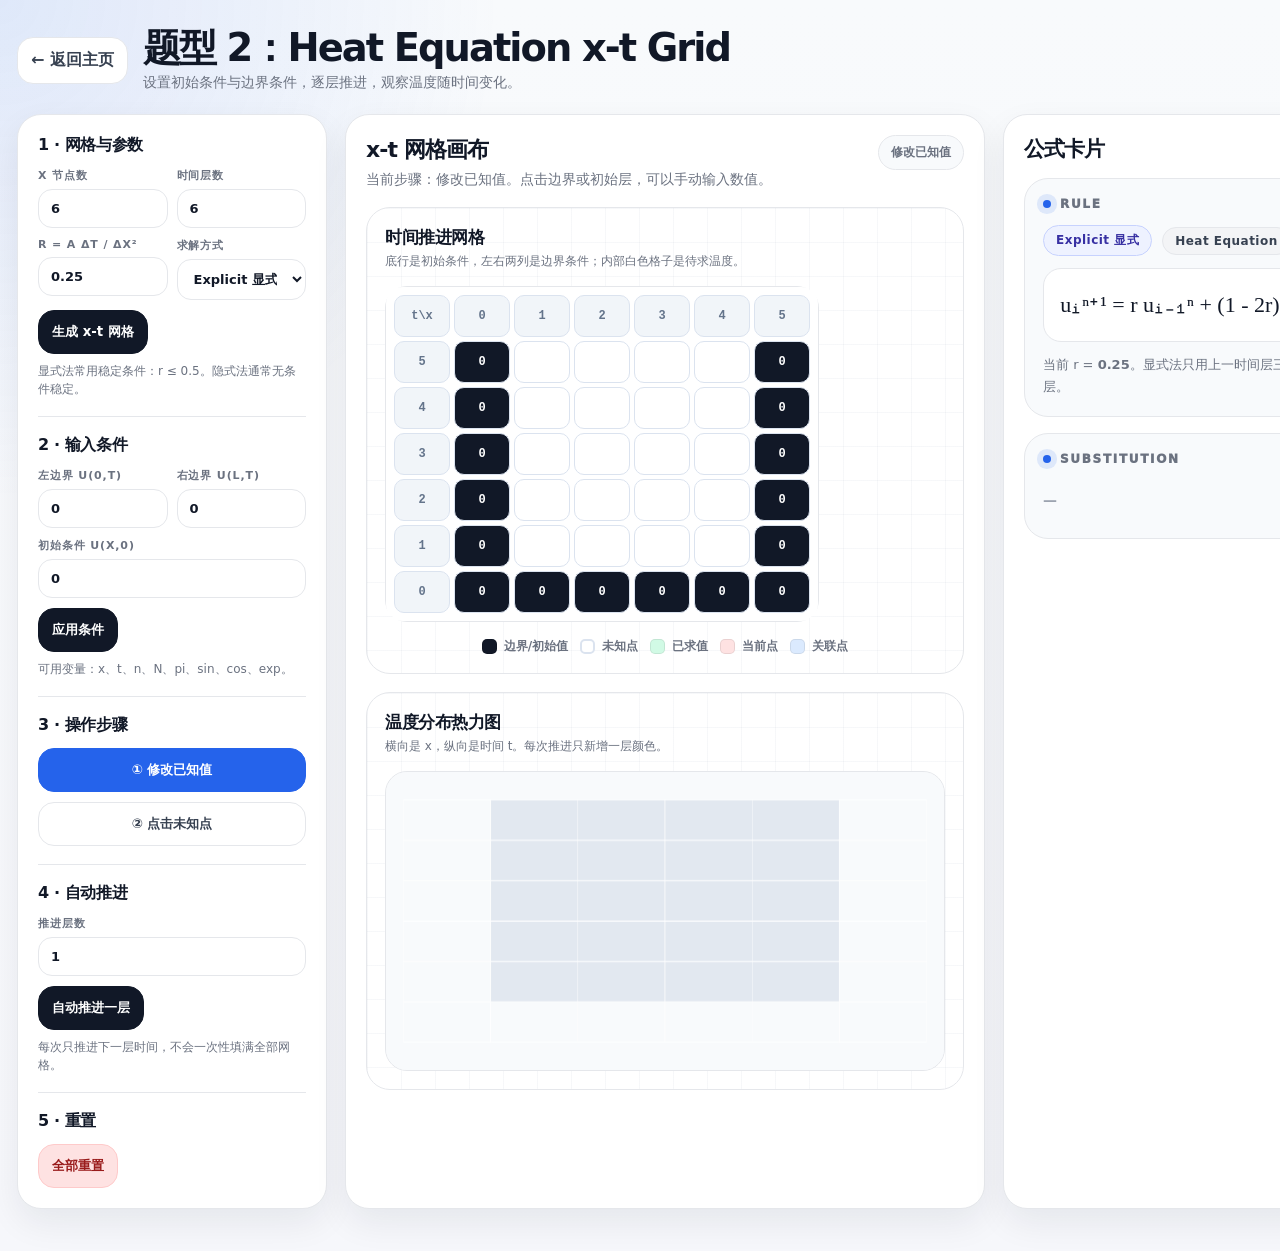
==== type2.html @ 8f2c516f "first commit" ====
<!DOCTYPE html>
<html lang="zh-CN">
<head>
  <meta charset="UTF-8" />
  <meta name="viewport" content="width=device-width,initial-scale=1.0" />
  <title>题型2 热传导有限差分</title>
  <link rel="stylesheet" href="css/style.css" />

  <style>
    .xt-wrap {
      position: relative;
      display: inline-block;
      max-width: 100%;
      overflow: hidden;
      border-radius: 22px;
    }

    #linkLayer {
      position: absolute;
      inset: 0;
      width: 100%;
      height: 100%;
      z-index: 1;
      pointer-events: none;
      overflow: hidden;
    }

    #heatGrid {
      position: relative;
      z-index: 2;
    }

    .heat-cell.dep {
      box-shadow: 0 0 0 3px rgba(37, 99, 235, 0.22) inset;
    }

    .heat-cell.layer-active {
      box-shadow: 0 0 0 3px rgba(245, 158, 11, 0.22) inset;
    }

    .equation {
      overflow-x: auto;
    }

    .math-line {
      font-size: 22px;
      line-height: 1.6;
      white-space: nowrap;
    }

    .eq-row {
      grid-template-columns: 90px 22px 1fr;
    }

    .eq-left,
    .eq-sign,
    .eq-right {
      font-size: 20px;
    }

    .eq-right {
      white-space: normal;
      word-break: break-word;
    }

    .method-note {
      margin-top: 8px;
      color: #6b7280;
      font-size: 12px;
      line-height: 1.5;
    }
  </style>
</head>

<body>
  <div class="app">
    <header class="topbar">
      <a class="btn" href="index.html" style="text-decoration:none">← 返回主页</a>
      <div>
        <h1>题型 2：Heat Equation x-t Grid</h1>
        <div class="subtitle">设置初始条件与边界条件，逐层推进，观察温度随时间变化。</div>
      </div>
    </header>

    <section>
      <div class="layout">
        <aside class="card panel">
          <div class="control-group">
            <h3>1 · 网格与参数</h3>

            <div class="field-row">
              <div>
                <label>x 节点数</label>
                <input id="xNodes" type="number" min="4" max="12" value="6" />
              </div>

              <div>
                <label>时间层数</label>
                <input id="tSteps" type="number" min="3" max="10" value="6" />
              </div>
            </div>

            <div class="field-row">
              <div>
                <label>r = α Δt / Δx²</label>
                <input id="rVal" type="number" step="0.05" value="0.25" />
              </div>

              <div>
                <label>求解方式</label>
                <select id="method">
                  <option value="explicit">Explicit 显式</option>
                  <option value="implicitGaussian">Implicit · Gaussian 直接求解</option>
                  <option value="implicitGS">Implicit · Gauss-Seidel 迭代</option>
                  <option value="implicitJacobi">Implicit · Jacobi 迭代</option>
                </select>
              </div>
            </div>

            <button class="btn dark" id="newGrid">生成 x-t 网格</button>
            <div class="mini-note">显式法常用稳定条件：r ≤ 0.5。隐式法通常无条件稳定。</div>
          </div>

          <div class="control-group">
            <h3>2 · 输入条件</h3>

            <div class="field-row">
              <div>
                <label>左边界 u(0,t)</label>
                <input id="leftB" value="0" />
              </div>

              <div>
                <label>右边界 u(L,t)</label>
                <input id="rightB" value="0" />
              </div>
            </div>

            <div class="field-row one">
              <div>
                <label>初始条件 u(x,0)</label>
                <input id="initExpr" value="0" />
              </div>
            </div>

            <button class="btn dark" id="applyConditions">应用条件</button>
            <div class="mini-note">可用变量：x、t、n、N、pi、sin、cos、exp。</div>
          </div>

          <div class="control-group">
            <h3>3 · 操作步骤</h3>

            <div class="segmented">
              <button class="btn mode-btn active" data-mode="set">① 修改已知值</button>
              <button class="btn mode-btn" data-mode="solve">② 点击未知点</button>
            </div>
          </div>

          <div class="control-group">
            <h3>4 · 自动推进</h3>

            <div class="field-row one">
              <div>
                <label>推进层数</label>
                <input id="iterations" type="number" min="1" value="1" />
              </div>
            </div>

            <button class="btn dark" id="autoSolve">自动推进一层</button>
            <div class="method-note">每次只推进下一层时间，不会一次性填满全部网格。</div>
          </div>

          <div class="control-group">
            <h3>5 · 重置</h3>
            <button class="btn warn" id="resetAll">全部重置</button>
          </div>
        </aside>

        <main class="card main-canvas">
          <div class="canvas-header">
            <div>
              <h3>x-t 网格画布</h3>
              <div class="subtitle" id="canvasTip">当前步骤：修改已知值。点击边界或初始层，可以手动输入数值。</div>
            </div>

            <div class="hint" id="modeHint">修改已知值</div>
          </div>

          <div class="visual-stack">
            <div class="sub-card">
              <div class="sub-card-title">
                <div>
                  <h4>时间推进网格</h4>
                  <p>底行是初始条件，左右两列是边界条件；内部白色格子是待求温度。</p>
                </div>
              </div>

              <div class="xt-wrap" id="xtWrap">
                <svg id="linkLayer"></svg>
                <div id="heatGrid" class="heat-grid"></div>
              </div>

              <div class="legend">
                <div class="legend-item"><span class="swatch" style="background:#111827"></span> 边界/初始值</div>
                <div class="legend-item"><span class="swatch" style="background:#fff;border:2px solid #dbe3ef"></span> 未知点</div>
                <div class="legend-item"><span class="swatch" style="background:#d1fae5"></span> 已求值</div>
                <div class="legend-item"><span class="swatch" style="background:#fee2e2"></span> 当前点</div>
                <div class="legend-item"><span class="swatch" style="background:#dbeafe"></span> 关联点</div>
              </div>
            </div>

            <div class="sub-card">
              <div class="sub-card-title">
                <div>
                  <h4>温度分布热力图</h4>
                  <p>横向是 x，纵向是时间 t。每次推进只新增一层颜色。</p>
                </div>
              </div>

              <div class="heat-map">
                <canvas id="heatCanvas" width="900" height="300"></canvas>
              </div>
            </div>
          </div>
        </main>

        <aside class="card formula-card">
          <h3>公式卡片</h3>

          <div class="pretty-box">
            <div class="pretty-label">Rule</div>
            <div id="ruleBox"></div>
          </div>

          <div class="pretty-box">
            <div class="pretty-label">Substitution</div>
            <div id="subBox"></div>
          </div>
        </aside>
      </div>
    </section>
  </div>

  <script>
    const $ = s => document.querySelector(s);
    const $$ = s => Array.from(document.querySelectorAll(s));

    const state = {
      N: 6,
      T: 6,
      mode: "set",
      values: new Map(),
      known: new Set(),
      solved: new Set(),
      selected: null,
      deps: [],
      last: null
    };

    const canvas = $("#heatCanvas");
    const ctx = canvas.getContext("2d");

    const key = (i, n) => `${i},${n}`;
    const parseKey = k => k.split(",").map(Number);
    const clamp = (v, a, b) => Math.max(a, Math.min(b, v));

    function fmt(n, d = 4) {
      if (n == null || Number.isNaN(n) || !Number.isFinite(n)) return "?";
      return Number(n).toFixed(d).replace(/\.?0+$/, "");
    }

    function compileExpr(expr, names) {
      const safe = String(expr || "0")
        .replace(/\bpi\b/gi, "Math.PI")
        .replace(/\be\b/g, "Math.E")
        .replace(/\bsin\b/g, "Math.sin")
        .replace(/\bcos\b/g, "Math.cos")
        .replace(/\btan\b/g, "Math.tan")
        .replace(/\bexp\b/g, "Math.exp")
        .replace(/\blog\b/g, "Math.log")
        .replace(/\bsqrt\b/g, "Math.sqrt")
        .replace(/\babs\b/g, "Math.abs")
        .replace(/\^/g, "**");

      try {
        return new Function(...names, `"use strict"; return (${safe});`);
      } catch {
        return () => 0;
      }
    }

    function evalExpr(expr, vars) {
      try {
        const fn = compileExpr(expr, Object.keys(vars));
        const v = fn(...Object.values(vars));
        return Number.isFinite(v) ? Number(v) : 0;
      } catch {
        return 0;
      }
    }

    function value(i, n) {
      const k = key(i, n);
      return state.values.has(k) ? state.values.get(k) : 0;
    }

    function isBoundaryOrInitial(i, n) {
      return i === 0 || i === state.N - 1 || n === 0;
    }

    function setMode(m) {
      state.mode = m;

      $$(".mode-btn").forEach(b => b.classList.toggle("active", b.dataset.mode === m));

      if (m === "set") {
        $("#modeHint").textContent = "修改已知值";
        $("#canvasTip").textContent = "当前步骤：修改已知值。点击边界或初始层，可以手动输入数值。";
      } else {
        $("#modeHint").textContent = "点击未知点";
        $("#canvasTip").textContent = "当前步骤：点击内部未知点。显式法连接上一层三个点；隐式法连接同层相邻未知量。";
      }

      render();
    }

    function newGrid() {
      state.N = clamp(+$("#xNodes").value || 6, 4, 12);
      state.T = clamp(+$("#tSteps").value || 6, 3, 10);

      state.values.clear();
      state.known.clear();
      state.solved.clear();
      state.selected = null;
      state.deps = [];
      state.last = null;

      applyConditions(false);
      setMode("set");
      render();
    }

    function applyConditions(doRender = true) {
      const N = state.N;
      const T = state.T;
      const left = $("#leftB").value;
      const right = $("#rightB").value;
      const init = $("#initExpr").value;

      state.values.clear();
      state.known.clear();
      state.solved.clear();
      state.selected = null;
      state.deps = [];
      state.last = null;

      for (let n = 0; n < T; n++) {
        const lv = evalExpr(left, { t: n, n, N, x: 0, pi: Math.PI });
        const rv = evalExpr(right, { t: n, n, N, x: N - 1, pi: Math.PI });

        state.values.set(key(0, n), lv);
        state.known.add(key(0, n));
        state.solved.add(key(0, n));

        state.values.set(key(N - 1, n), rv);
        state.known.add(key(N - 1, n));
        state.solved.add(key(N - 1, n));
      }

      for (let i = 0; i < N; i++) {
        const v = evalExpr(init, { x: i, t: 0, n: 0, N, pi: Math.PI });

        state.values.set(key(i, 0), v);
        state.known.add(key(i, 0));
        state.solved.add(key(i, 0));
      }

      if (doRender) render();
    }

    function clickCell(i, n) {
      const k = key(i, n);

      if (state.mode === "set") {
        if (isBoundaryOrInitial(i, n)) {
          const old = state.values.has(k) ? state.values.get(k) : "";
          const input = prompt(`请输入 u(${i}, ${n}) 的值`, old);

          if (input === null) return;

          const v = evalExpr(input, { x: i, t: n, n, N: state.N, pi: Math.PI });

          state.values.set(k, v);
          state.known.add(k);
          state.solved.add(k);
          state.selected = { i, n };
          state.deps = [];
          state.last = { type: "known", i, n, value: v };

          render();
        }

        return;
      }

      if (isBoundaryOrInitial(i, n)) return;

      solveByMethod(i, n, true);
      render();
    }

    function solveByMethod(i, n, mark = false) {
      const method = $("#method").value;

      if (method === "explicit") {
        return solveExplicitCell(i, n, mark);
      }

      return solveImplicitLayer(n, i, mark, method);
    }

    function solveExplicitCell(i, n, mark = false) {
      const r = +$("#rVal").value || 0;

      const L = value(i - 1, n - 1);
      const C = value(i, n - 1);
      const R = value(i + 1, n - 1);

      const val = r * L + (1 - 2 * r) * C + r * R;

      state.values.set(key(i, n), val);
      state.solved.add(key(i, n));

      if (mark) {
        state.selected = { i, n };
        state.deps = [
          { i: i - 1, n: n - 1 },
          { i, n: n - 1 },
          { i: i + 1, n: n - 1 }
        ];
        state.last = {
          type: "explicit",
          i,
          n,
          r,
          L,
          C,
          R,
          value: val
        };
      }

      return val;
    }

    function buildImplicitSystem(n) {
      const N = state.N;
      const r = +$("#rVal").value || 0;
      const M = N - 2;

      const a = Array(M).fill(-r);
      const b = Array(M).fill(1 + 2 * r);
      const c = Array(M).fill(-r);
      const rhs = Array(M).fill(0);

      for (let j = 0; j < M; j++) {
        const i = j + 1;
        rhs[j] = value(i, n - 1);
      }

      rhs[0] += r * value(0, n);
      rhs[M - 1] += r * value(N - 1, n);

      return { a, b, c, rhs, r, M };
    }

    function solveTridiagonalThomas(a, b, c, d) {
      const n = d.length;
      const cp = Array(n).fill(0);
      const dp = Array(n).fill(0);
      const x = Array(n).fill(0);

      cp[0] = c[0] / b[0];
      dp[0] = d[0] / b[0];

      for (let i = 1; i < n; i++) {
        const den = b[i] - a[i] * cp[i - 1];
        cp[i] = i === n - 1 ? 0 : c[i] / den;
        dp[i] = (d[i] - a[i] * dp[i - 1]) / den;
      }

      x[n - 1] = dp[n - 1];

      for (let i = n - 2; i >= 0; i--) {
        x[i] = dp[i] - cp[i] * x[i + 1];
      }

      return x;
    }

    function solveImplicitGaussian(n) {
      const { a, b, c, rhs } = buildImplicitSystem(n);
      return solveTridiagonalThomas(a, b, c, rhs);
    }

    function solveImplicitJacobi(n, iterations = 35) {
      const { r, M, rhs } = buildImplicitSystem(n);
      let old = Array(M).fill(0);
      let next = Array(M).fill(0);

      for (let j = 0; j < M; j++) {
        old[j] = value(j + 1, n);
      }

      for (let it = 0; it < iterations; it++) {
        for (let j = 0; j < M; j++) {
          const left = j === 0 ? 0 : old[j - 1];
          const right = j === M - 1 ? 0 : old[j + 1];
          next[j] = (rhs[j] + r * left + r * right) / (1 + 2 * r);
        }

        old = next.slice();
      }

      return old;
    }

    function solveImplicitGS(n, iterations = 35) {
      const { r, M, rhs } = buildImplicitSystem(n);
      const x = Array(M).fill(0);

      for (let j = 0; j < M; j++) {
        x[j] = value(j + 1, n);
      }

      for (let it = 0; it < iterations; it++) {
        for (let j = 0; j < M; j++) {
          const left = j === 0 ? 0 : x[j - 1];
          const right = j === M - 1 ? 0 : x[j + 1];
          x[j] = (rhs[j] + r * left + r * right) / (1 + 2 * r);
        }
      }

      return x;
    }

    function solveImplicitLayer(n, selectedI, mark = false, method = "implicitGaussian") {
      if (n <= 0 || n >= state.T) return 0;

      let result;
      let methodName;

      if (method === "implicitGS") {
        result = solveImplicitGS(n);
        methodName = "Implicit · Gauss-Seidel";
      } else if (method === "implicitJacobi") {
        result = solveImplicitJacobi(n);
        methodName = "Implicit · Jacobi";
      } else {
        result = solveImplicitGaussian(n);
        methodName = "Implicit · Gaussian";
      }

      for (let j = 0; j < result.length; j++) {
        const i = j + 1;
        state.values.set(key(i, n), result[j]);
        state.solved.add(key(i, n));
      }

      const r = +$("#rVal").value || 0;
      const valueNow = value(selectedI, n);

      if (mark) {
        state.selected = { i: selectedI, n };

        const deps = [
          { i: selectedI, n: n - 1 }
        ];

        if (selectedI - 1 >= 0) deps.push({ i: selectedI - 1, n });
        if (selectedI + 1 <= state.N - 1) deps.push({ i: selectedI + 1, n });

        state.deps = deps;

        state.last = {
          type: "implicit",
          i: selectedI,
          n,
          r,
          centerOld: value(selectedI, n - 1),
          leftNew: value(selectedI - 1, n),
          rightNew: value(selectedI + 1, n),
          value: valueNow,
          methodName
        };
      }

      return valueNow;
    }

    function nextUnsolvedLayer() {
      for (let n = 1; n < state.T; n++) {
        for (let i = 1; i < state.N - 1; i++) {
          if (!state.solved.has(key(i, n))) return n;
        }
      }

      return null;
    }

    function solveWholeLayer(n, mark = true) {
      if (n == null) return;

      const method = $("#method").value;

      if (method === "explicit") {
        for (let i = 1; i < state.N - 1; i++) {
          solveExplicitCell(i, n, false);
        }

        if (mark) {
          const i = 1;
          const r = +$("#rVal").value || 0;
          const L = value(i - 1, n - 1);
          const C = value(i, n - 1);
          const R = value(i + 1, n - 1);
          const val = value(i, n);

          state.selected = { i, n };
          state.deps = [
            { i: i - 1, n: n - 1 },
            { i, n: n - 1 },
            { i: i + 1, n: n - 1 }
          ];
          state.last = {
            type: "explicit",
            i,
            n,
            r,
            L,
            C,
            R,
            value: val
          };
        }
      } else {
        solveImplicitLayer(n, 1, mark, method);
      }
    }

    function autoSolve() {
      const layers = Math.max(1, +$("#iterations").value || 1);

      for (let k = 0; k < layers; k++) {
        const n = nextUnsolvedLayer();
        if (n == null) break;
        solveWholeLayer(n, true);
      }

      render();
    }

    function renderGrid() {
      const grid = $("#heatGrid");
      grid.innerHTML = "";
      grid.style.gridTemplateColumns = `repeat(${state.N + 1},56px)`;

      function add(text, cls, i, n, fn) {
        const d = document.createElement("div");
        d.className = "heat-cell " + cls;
        d.textContent = text;

        if (i != null && n != null) {
          d.dataset.i = i;
          d.dataset.n = n;
        }

        if (fn) d.addEventListener("click", fn);

        grid.appendChild(d);
      }

      add("t\\x", "header");

      for (let i = 0; i < state.N; i++) {
        add(i, "header");
      }

      for (let n = state.T - 1; n >= 0; n--) {
        add(n, "header");

        for (let i = 0; i < state.N; i++) {
          const k = key(i, n);
          let cls = "unknown";
          let txt = "";

          if (isBoundaryOrInitial(i, n)) {
            cls = "bound";
          } else if (state.solved.has(k)) {
            cls = "known";
          }

          if (state.selected && state.selected.i === i && state.selected.n === n) {
            cls += " selected";
          }

          if (state.deps.some(p => p.i === i && p.n === n)) {
            cls += " dep";
          }

          if (state.values.has(k)) {
            txt = fmt(state.values.get(k), 1);
          }

          add(txt, cls, i, n, () => clickCell(i, n));
        }
      }

      requestAnimationFrame(drawLinks);
    }

    function drawLinks() {
      const svg = $("#linkLayer");
      const wrap = $("#xtWrap");
      const selected = state.selected;

      svg.innerHTML = "";

      if (!selected || !state.deps.length) return;

      const wrapBox = wrap.getBoundingClientRect();
      svg.setAttribute("viewBox", `0 0 ${wrapBox.width} ${wrapBox.height}`);
      svg.setAttribute("width", wrapBox.width);
      svg.setAttribute("height", wrapBox.height);

      function centerOf(i, n) {
        const el = document.querySelector(`[data-i="${i}"][data-n="${n}"]`);
        if (!el) return null;

        const box = el.getBoundingClientRect();

        return {
          x: box.left - wrapBox.left + box.width / 2,
          y: box.top - wrapBox.top + box.height / 2
        };
      }

      const s = centerOf(selected.i, selected.n);
      if (!s) return;

      for (const p of state.deps) {
        const q = centerOf(p.i, p.n);
        if (!q) continue;

        const line = document.createElementNS("http://www.w3.org/2000/svg", "line");
        line.setAttribute("x1", s.x);
        line.setAttribute("y1", s.y);
        line.setAttribute("x2", q.x);
        line.setAttribute("y2", q.y);
        line.setAttribute("stroke", "#2563eb");
        line.setAttribute("stroke-width", "3");
        line.setAttribute("stroke-linecap", "round");
        line.setAttribute("stroke-dasharray", "7 7");
        line.setAttribute("opacity", "0.75");

        svg.appendChild(line);
      }
    }

    function colorForValue(v, min, max) {
      if (!Number.isFinite(v)) return [226, 232, 240];

      if (Math.abs(max - min) < 1e-12) return [248, 250, 252];

      const mid = (max + min) / 2;
      const scale = Math.max(Math.abs(max - mid), Math.abs(min - mid)) || 1;
      const z = clamp((v - mid) / scale, -1, 1);

      if (z > 0) {
        return [255, Math.round(245 - 105 * z), Math.round(230 - 175 * z)];
      }

      if (z < 0) {
        return [Math.round(230 + 120 * z), Math.round(240 + 75 * z), 255];
      }

      return [248, 250, 252];
    }

    function renderHeat() {
      const W = canvas.width;
      const H = canvas.height;

      ctx.clearRect(0, 0, W, H);
      ctx.fillStyle = "#f8fafc";
      ctx.fillRect(0, 0, W, H);

      const vals = Array.from(state.values.values()).filter(Number.isFinite);
      const min = vals.length ? Math.min(...vals) : 0;
      const max = vals.length ? Math.max(...vals) : 1;

      const pad = 28;
      const cw = (W - 2 * pad) / state.N;
      const ch = (H - 2 * pad) / state.T;

      for (let n = 0; n < state.T; n++) {
        for (let i = 0; i < state.N; i++) {
          const k = key(i, n);
          const v = state.values.get(k);

          let col = [226, 232, 240];

          if (state.values.has(k)) {
            col = colorForValue(v, min, max);
          }

          ctx.fillStyle = `rgb(${col[0]},${col[1]},${col[2]})`;
          ctx.fillRect(pad + i * cw, H - pad - (n + 1) * ch, cw, ch);
          ctx.strokeStyle = "rgba(255,255,255,.85)";
          ctx.strokeRect(pad + i * cw, H - pad - (n + 1) * ch, cw, ch);
        }
      }
    }

    function renderRule() {
      const method = $("#method").value;
      const r = fmt(+$("#rVal").value || 0, 3);

      let label = "Explicit 显式";
      let formula = `uᵢⁿ⁺¹ = r uᵢ₋₁ⁿ + (1 - 2r)uᵢⁿ + r uᵢ₊₁ⁿ`;
      let note = `当前 r = <b>${r}</b>。显式法只用上一时间层三个点，直接推进下一层。`;

      if (method === "implicitGaussian") {
        label = "Implicit · Gaussian";
        formula = `-r uᵢ₋₁ⁿ⁺¹ + (1 + 2r)uᵢⁿ⁺¹ - r uᵢ₊₁ⁿ⁺¹ = uᵢⁿ`;
        note = `隐式法会把同一新时间层的未知点联立成三对角方程组，然后用高斯消元 / Thomas 法直接求解。`;
      }

      if (method === "implicitGS") {
        label = "Implicit · Gauss-Seidel";
        formula = `uᵢⁿ⁺¹ = [uᵢⁿ + r uᵢ₋₁ⁿ⁺¹ + r uᵢ₊₁ⁿ⁺¹] / (1 + 2r)`;
        note = `Gauss-Seidel 会在同一时间层内边算边更新，通常比 Jacobi 收敛更快。`;
      }

      if (method === "implicitJacobi") {
        label = "Implicit · Jacobi";
        formula = `uᵢⁿ⁺¹,new = [uᵢⁿ + r uᵢ₋₁ⁿ⁺¹,old + r uᵢ₊₁ⁿ⁺¹,old] / (1 + 2r)`;
        note = `Jacobi 每一轮都用上一轮旧值计算整层新值，逻辑清晰但通常收敛较慢。`;
      }

      $("#ruleBox").innerHTML = `
        <div class="eq-wrap">
          <div class="eq-head">
            <span class="eq-chip">${label}</span>
            <span class="eq-chip gray">Heat Equation</span>
          </div>

          <div class="equation">
            <div class="math-line">${formula}</div>
          </div>

          <div class="formula-note">${note}</div>
        </div>
      `;
    }

    function renderSub() {
      if (!state.last) {
        $("#subBox").innerHTML = '<div class="empty-sub">—</div>';
        return;
      }

      const c = state.last;

      if (c.type === "known") {
        $("#subBox").innerHTML = `
          <div class="eq-wrap">
            <div class="eq-head">
              <span class="eq-chip gray">已知条件</span>
            </div>

            <div class="equation">
              <div class="equation-steps">
                <div class="eq-row">
                  <div class="eq-left">u(${c.i}, ${c.n})</div>
                  <div class="eq-sign">=</div>
                  <div class="eq-right">${fmt(c.value, 6)}</div>
                </div>
              </div>
            </div>
          </div>
        `;
        return;
      }

      if (c.type === "explicit") {
        const a = c.r * c.L;
        const b = (1 - 2 * c.r) * c.C;
        const d = c.r * c.R;

        $("#subBox").innerHTML = `
          <div class="eq-wrap">
            <div class="eq-head">
              <span class="eq-chip">Explicit 代入</span>
              <span class="eq-chip gray">点 (${c.i}, ${c.n})</span>
            </div>

            <div class="equation">
              <div class="equation-steps">
                <div class="eq-row">
                  <div class="eq-left">u(${c.i}, ${c.n})</div>
                  <div class="eq-sign">=</div>
                  <div class="eq-right">${fmt(c.r, 3)}(${fmt(c.L, 4)}) + ${fmt(1 - 2 * c.r, 3)}(${fmt(c.C, 4)}) + ${fmt(c.r, 3)}(${fmt(c.R, 4)})</div>
                </div>

                <div class="eq-row">
                  <div class="eq-left"></div>
                  <div class="eq-sign">=</div>
                  <div class="eq-right">${fmt(a, 5)} + ${fmt(b, 5)} + ${fmt(d, 5)}</div>
                </div>

                <div class="eq-row">
                  <div class="eq-left"></div>
                  <div class="eq-sign">=</div>
                  <div class="eq-right">${fmt(c.value, 6)}</div>
                </div>
              </div>
            </div>

            <table class="math-table">
              <tr><td>左下点</td><td>${fmt(c.L, 6)}</td></tr>
              <tr><td>正下点</td><td>${fmt(c.C, 6)}</td></tr>
              <tr><td>右下点</td><td>${fmt(c.R, 6)}</td></tr>
              <tr><td>r</td><td>${fmt(c.r, 6)}</td></tr>
              <tr><td>结果</td><td>${fmt(c.value, 6)}</td></tr>
            </table>
          </div>
        `;
        return;
      }

      if (c.type === "implicit") {
        $("#subBox").innerHTML = `
          <div class="eq-wrap">
            <div class="eq-head">
              <span class="eq-chip">${c.methodName}</span>
              <span class="eq-chip gray">时间层 n = ${c.n}</span>
            </div>

            <div class="equation">
              <div class="equation-steps">
                <div class="eq-row">
                  <div class="eq-left">u(${c.i}, ${c.n})</div>
                  <div class="eq-sign">=</div>
                  <div class="eq-right">${fmt(c.value, 6)}</div>
                </div>
              </div>
            </div>

            <table class="math-table">
              <tr><td>上一层中心</td><td>${fmt(c.centerOld, 6)}</td></tr>
              <tr><td>同层左点</td><td>${fmt(c.leftNew, 6)}</td></tr>
              <tr><td>同层右点</td><td>${fmt(c.rightNew, 6)}</td></tr>
              <tr><td>r</td><td>${fmt(c.r, 6)}</td></tr>
              <tr><td>结果</td><td>${fmt(c.value, 6)}</td></tr>
            </table>
          </div>
        `;
      }
    }

    function render() {
      renderGrid();
      renderHeat();
      renderRule();
      renderSub();
    }

    $$(".mode-btn").forEach(b => b.addEventListener("click", () => setMode(b.dataset.mode)));
    $("#newGrid").addEventListener("click", newGrid);
    $("#applyConditions").addEventListener("click", () => applyConditions(true));
    $("#autoSolve").addEventListener("click", autoSolve);
    $("#resetAll").addEventListener("click", newGrid);
    $("#rVal").addEventListener("input", renderRule);
    $("#method").addEventListener("change", () => {
      state.selected = null;
      state.deps = [];
      state.last = null;
      render();
    });

    window.addEventListener("resize", drawLinks);

    newGrid();
  </script>
</body>
</html>
---- css/style.css ----
:root{--bg:#f6f7fb;--card:#fff;--line:#e5e7eb;--text:#111827;--muted:#6b7280;--blue:#2563eb;--blue-soft:#dbeafe;--red:#ef4444;--red-soft:#fee2e2;--green:#10b981;--green-soft:#d1fae5;--shadow:0 14px 34px rgba(15,23,42,.07);--radius:24px;--sans:-apple-system,BlinkMacSystemFont,"SF Pro Display","Segoe UI",system-ui,sans-serif;--mono:ui-monospace,SFMono-Regular,Menlo,Monaco,Consolas,monospace;--math:"Times New Roman","Cambria Math",Georgia,serif}*{box-sizing:border-box}body{margin:0;min-height:100vh;font-family:var(--sans);color:var(--text);background:radial-gradient(circle at top left,rgba(37,99,235,.12),transparent 28%),linear-gradient(180deg,#f8fafc 0%,var(--bg) 100%)}button,input,select{font-family:inherit}.app{width:min(1520px,calc(100% - 34px));margin:0 auto;padding:28px 0 42px}.topbar{display:flex;align-items:center;gap:15px;margin-bottom:22px}.logo{width:48px;height:48px;border-radius:17px;background:linear-gradient(135deg,#2563eb,#7c3aed);box-shadow:0 14px 28px rgba(37,99,235,.22);flex:0 0 auto}h1{margin:0;font-size:clamp(30px,3vw,44px);line-height:1.05;letter-spacing:-.05em}.subtitle{margin-top:6px;color:var(--muted);font-size:14px}.home{display:grid;grid-template-columns:repeat(2,minmax(280px,1fr));gap:18px}.home-card{display:block;text-decoration:none;color:inherit;padding:28px;border-radius:var(--radius);background:var(--card);border:1px solid var(--line);box-shadow:var(--shadow);transition:.18s}.home-card:hover{transform:translateY(-2px);box-shadow:0 18px 44px rgba(15,23,42,.1)}.home-card h2{margin:0 0 10px;font-size:26px;letter-spacing:-.04em}.home-card p{margin:0;color:var(--muted);line-height:1.65}.home-badge{display:inline-flex;margin-bottom:18px;padding:7px 12px;border-radius:999px;background:#eff6ff;border:1px solid #bfdbfe;color:#1d4ed8;font-weight:900;font-size:12px}.layout{display:grid;grid-template-columns:310px minmax(640px,1fr) 450px;gap:18px;align-items:stretch}.card{border-radius:var(--radius);background:var(--card);border:1px solid var(--line);box-shadow:var(--shadow)}.panel,.main-canvas,.formula-card{padding:20px}.main-canvas{min-height:760px;overflow:hidden}.control-group{padding-bottom:18px;margin-bottom:18px;border-bottom:1px solid var(--line)}.control-group:last-child{padding-bottom:0;margin-bottom:0;border-bottom:0}h3{margin:0 0 12px;font-size:16px;letter-spacing:-.025em}label{display:block;font-size:11px;font-weight:900;letter-spacing:.08em;text-transform:uppercase;color:#6b7280;margin-bottom:6px}input,select{width:100%;border:1px solid var(--line);border-radius:14px;padding:11px 12px;background:#fff;color:#111827;font-size:13px;font-weight:750;outline:none}input:focus,select:focus{border-color:var(--blue);box-shadow:0 0 0 4px rgba(37,99,235,.1)}.field-row{display:grid;grid-template-columns:1fr 1fr;gap:9px;margin-bottom:10px}.field-row.one{grid-template-columns:1fr}.segmented{display:grid;gap:10px}.btn{border:1px solid var(--line);border-radius:16px;background:#fff;padding:12px 13px;color:#374151;font-weight:850;cursor:pointer;transition:.16s;text-align:center}.btn:hover{transform:translateY(-1px);box-shadow:0 10px 18px rgba(15,23,42,.06)}.btn.active{color:#fff;background:var(--blue);border-color:var(--blue)}.btn.dark{color:#fff;background:#111827;border-color:#111827}.btn.warn{color:#991b1b;background:#fee2e2;border-color:#fecaca}.mini-note{margin-top:8px;color:var(--muted);font-size:12px;line-height:1.5}.canvas-header{display:flex;justify-content:space-between;align-items:flex-start;gap:12px;margin-bottom:18px}.canvas-header h3{margin:0;font-size:22px;letter-spacing:-.04em}.hint{padding:8px 12px;border-radius:999px;border:1px solid var(--line);background:#f8fafc;color:var(--muted);font-size:12px;font-weight:850;white-space:nowrap}.visual-stack{display:grid;gap:18px}.sub-card{border-radius:24px;border:1px solid var(--line);background:linear-gradient(90deg,rgba(148,163,184,.08) 1px,transparent 1px),linear-gradient(180deg,rgba(148,163,184,.08) 1px,transparent 1px),#fff;background-size:34px 34px;padding:18px;overflow:hidden}.sub-card-title{display:flex;justify-content:space-between;align-items:flex-start;gap:12px;margin-bottom:16px}.sub-card-title h4{margin:0;font-size:17px;letter-spacing:-.025em}.sub-card-title p{margin:4px 0 0;color:var(--muted);font-size:12px}.grid-canvas-wrap{min-height:430px;border-radius:22px;border:1px solid var(--line);background:#fff;display:flex;align-items:center;justify-content:center;overflow:hidden}svg{width:100%;height:100%;min-height:430px;overflow:visible}.grid-line{stroke:#cbd5e1;stroke-width:1.3;stroke-dasharray:5 7}.axis-line{stroke:#111827;stroke-width:2}.boundary-line{stroke:#111827;stroke-width:5.5;stroke-linecap:round;stroke-linejoin:round;fill:none}.preview-line{stroke:#64748b;stroke-width:2.8;stroke-dasharray:7 7;fill:none}.dependency-line{stroke:var(--blue);stroke-width:3;stroke-linecap:round;stroke-dasharray:7 7;opacity:.85}.node{cursor:pointer}.candidate circle{fill:#fff;stroke:#94a3b8;stroke-width:1.8}.outside circle{fill:#f1f5f9;stroke:#cbd5e1;stroke-width:1.2;opacity:.65}.boundary circle{fill:#111827;stroke:#111827;stroke-width:2.2}.interior circle{fill:#fff;stroke:#111827;stroke-width:2.4}.solved circle{fill:var(--green-soft);stroke:var(--green);stroke-width:2.8}.selected circle{fill:var(--red-soft)!important;stroke:var(--red)!important;stroke-width:4!important}.neighbor circle{fill:var(--blue-soft)!important;stroke:var(--blue)!important;stroke-width:3.5!important}.vertex circle{fill:#111827;stroke:#111827;stroke-width:2.6}.node text{pointer-events:none;font-size:10px;font-weight:950;fill:#111827}.boundary-value-label rect{fill:#fff;stroke:#111827;stroke-width:1.4;rx:7;ry:7}.boundary-value-label text{font-family:var(--mono);font-size:11px;font-weight:900;fill:#111827;pointer-events:none}.heat-map{width:100%;height:300px;border-radius:22px;border:1px solid var(--line);background:#f8fafc;overflow:hidden;position:relative}.heat-map canvas{width:100%;height:100%;display:block}.legend{display:flex;justify-content:center;align-items:center;gap:12px;flex-wrap:wrap;margin-top:12px}.legend-item{display:flex;align-items:center;gap:7px;color:var(--muted);font-size:12px;font-weight:850}.swatch{width:15px;height:15px;border-radius:5px;border:1px solid rgba(0,0,0,.08)}.formula-card h3{margin:0 0 15px;font-size:21px;letter-spacing:-.04em}.pretty-box{border-radius:24px;border:1px solid var(--line);background:#f8fafc;padding:18px;margin-bottom:16px}.pretty-label{display:flex;align-items:center;gap:9px;margin-bottom:14px;color:#6b7280;font-size:12px;font-weight:950;letter-spacing:.14em;text-transform:uppercase}.pretty-label:before{content:"";width:8px;height:8px;border-radius:50%;background:var(--blue);box-shadow:0 0 0 6px rgba(37,99,235,.12)}.eq-wrap{display:grid;gap:12px}.eq-head{display:flex;align-items:center;gap:10px;flex-wrap:wrap}.eq-chip{display:inline-flex;align-items:center;justify-content:center;padding:6px 12px;border-radius:999px;background:#eef2ff;border:1px solid #c7d2fe;color:#3730a3;font-size:12px;font-weight:900;letter-spacing:.04em}.eq-chip.gray{background:#f3f4f6;border-color:#e5e7eb;color:#374151}.equation{background:#fff;border:1px solid #e5e7eb;border-radius:18px;padding:18px 14px;overflow-x:auto}.equation-steps{display:grid;gap:14px}.eq-row{display:grid;grid-template-columns:95px 24px 1fr;align-items:center;column-gap:10px}.eq-left,.eq-sign,.eq-right{font-family:var(--math);font-size:24px;line-height:1.35;color:#111827;white-space:nowrap}.eq-left{text-align:right}.eq-sign{text-align:center}.eq-right{text-align:center}.math-line{font-family:var(--math);font-size:24px;line-height:1.45;color:#111827;text-align:center;white-space:nowrap}.math-i{font-style:italic}.math-sub{font-size:.68em;vertical-align:sub;font-style:normal}.frac{display:inline-flex;flex-direction:column;align-items:center;justify-content:center;vertical-align:middle;margin:0;min-width:125px}.frac .top{display:block;padding:0 10px 4px;border-bottom:2px solid #111827;text-align:center;width:100%}.frac .bottom{display:block;padding-top:4px;text-align:center;width:100%}.formula-note{color:var(--muted);font-size:13px;line-height:1.7}.math-table{width:100%;border-collapse:collapse;margin-top:4px;font-size:14px}.math-table td{border-bottom:1px solid #e5e7eb;padding:8px 0;vertical-align:top}.math-table td:first-child{width:90px;color:#6b7280;font-weight:800}.math-table td:last-child{font-family:var(--mono);color:#111827;font-weight:700;word-break:break-word}.empty-sub{min-height:40px;display:flex;align-items:center;color:#9ca3af;font-size:14px;font-weight:700}.heat-grid{display:grid;gap:4px;overflow:auto;padding:8px;background:#fff;border:1px solid var(--line);border-radius:18px}.heat-cell{width:56px;height:42px;border:1px solid #dbe3ef;border-radius:10px;display:flex;align-items:center;justify-content:center;font-family:var(--mono);font-size:12px;font-weight:800;cursor:pointer;user-select:none}.heat-cell.bound{background:#111827;color:white}.heat-cell.known{background:#d1fae5}.heat-cell.unknown{background:#fff}.heat-cell.selected{outline:3px solid var(--red);background:#fee2e2}.heat-cell.header{background:#f1f5f9;color:#64748b;cursor:default}.heat-cell.disabled{background:#f8fafc;color:#cbd5e1;cursor:default}@media(max-width:1260px){.layout{grid-template-columns:1fr}.home{grid-template-columns:1fr}}@media(max-width:760px){.app{width:min(100% - 20px,1520px);padding-top:18px}.field-row{grid-template-columns:1fr}.panel,.main-canvas,.formula-card{padding:14px}.eq-row{grid-template-columns:76px 20px 1fr;column-gap:6px}.eq-left,.eq-sign,.eq-right,.math-line{font-size:18px}.frac{min-width:95px}}
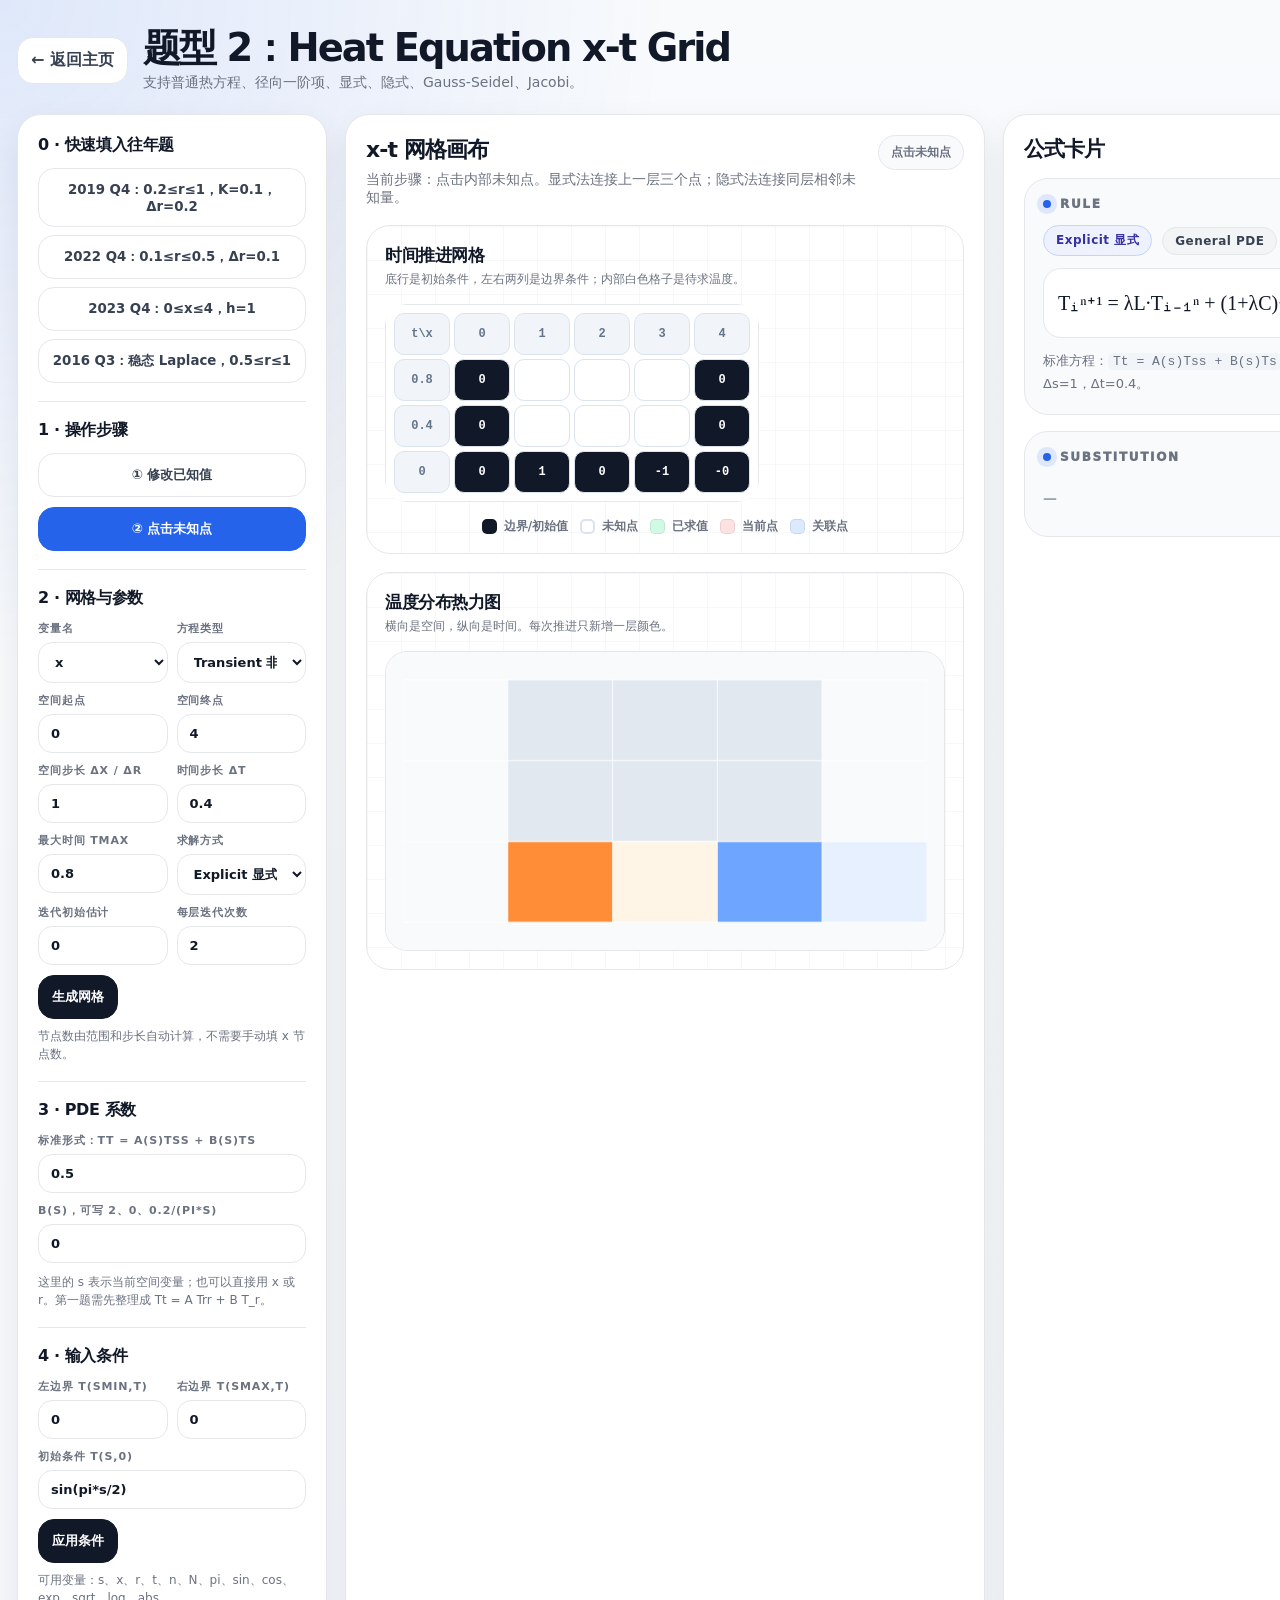
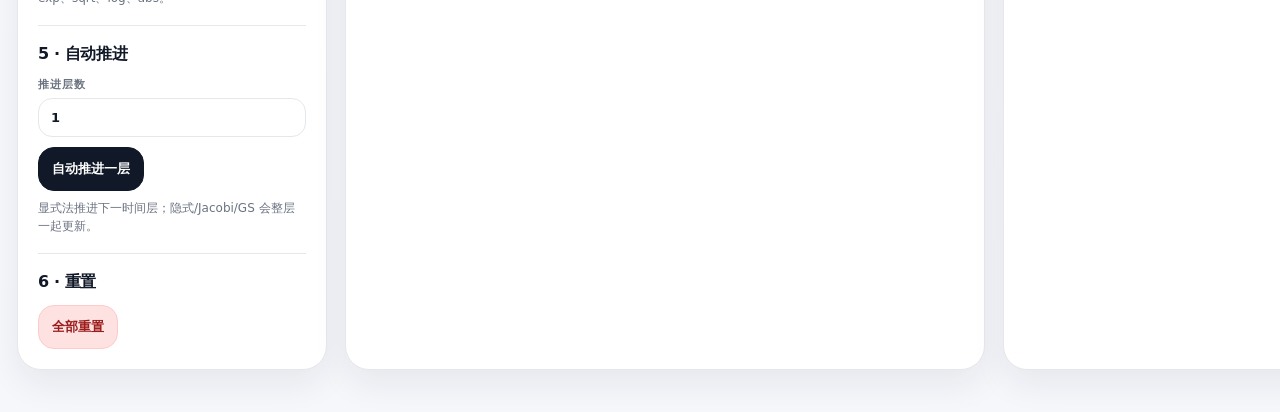
==== commit 7ae12183: "Update type2.html" ====
--- a/type2.html
+++ b/type2.html
@@ -7,68 +7,20 @@
   <link rel="stylesheet" href="css/style.css" />
 
   <style>
-    .xt-wrap {
-      position: relative;
-      display: inline-block;
-      max-width: 100%;
-      overflow: hidden;
-      border-radius: 22px;
-    }
-
-    #linkLayer {
-      position: absolute;
-      inset: 0;
-      width: 100%;
-      height: 100%;
-      z-index: 1;
-      pointer-events: none;
-      overflow: hidden;
-    }
-
-    #heatGrid {
-      position: relative;
-      z-index: 2;
-    }
-
-    .heat-cell.dep {
-      box-shadow: 0 0 0 3px rgba(37, 99, 235, 0.22) inset;
-    }
-
-    .heat-cell.layer-active {
-      box-shadow: 0 0 0 3px rgba(245, 158, 11, 0.22) inset;
-    }
-
-    .equation {
-      overflow-x: auto;
-    }
-
-    .math-line {
-      font-size: 22px;
-      line-height: 1.6;
-      white-space: nowrap;
-    }
-
-    .eq-row {
-      grid-template-columns: 90px 22px 1fr;
-    }
-
-    .eq-left,
-    .eq-sign,
-    .eq-right {
-      font-size: 20px;
-    }
-
-    .eq-right {
-      white-space: normal;
-      word-break: break-word;
-    }
-
-    .method-note {
-      margin-top: 8px;
-      color: #6b7280;
-      font-size: 12px;
-      line-height: 1.5;
-    }
+    .xt-wrap{position:relative;display:inline-block;max-width:100%;overflow:hidden;border-radius:22px}
+    #linkLayer{position:absolute;inset:0;width:100%;height:100%;z-index:1;pointer-events:none;overflow:hidden}
+    #heatGrid{position:relative;z-index:2}
+    .heat-cell.dep{box-shadow:0 0 0 3px rgba(37,99,235,.22) inset}
+    .heat-cell.layer-active{box-shadow:0 0 0 3px rgba(245,158,11,.22) inset}
+    .equation{overflow-x:auto}
+    .math-line{font-size:20px;line-height:1.6;white-space:nowrap}
+    .eq-row{grid-template-columns:90px 22px 1fr}
+    .eq-left,.eq-sign,.eq-right{font-size:19px}
+    .eq-right{white-space:normal;word-break:break-word}
+    .method-note{margin-top:8px;color:#6b7280;font-size:12px;line-height:1.5}
+    .preset-row{display:grid;grid-template-columns:1fr;gap:8px}
+    .preset-btn{width:100%;justify-content:flex-start}
+    .formula-note code{background:#f1f5f9;border-radius:6px;padding:1px 5px}
   </style>
 </head>
 
@@ -78,7 +30,7 @@
       <a class="btn" href="index.html" style="text-decoration:none">← 返回主页</a>
       <div>
         <h1>题型 2：Heat Equation x-t Grid</h1>
-        <div class="subtitle">设置初始条件与边界条件，逐层推进，观察温度随时间变化。</div>
+        <div class="subtitle">支持普通热方程、径向一阶项、显式、隐式、Gauss-Seidel、Jacobi。</div>
       </div>
     </header>
 
@@ -86,26 +38,70 @@
       <div class="layout">
         <aside class="card panel">
           <div class="control-group">
-            <h3>1 · 网格与参数</h3>
+            <h3>0 · 快速填入往年题</h3>
+            <div class="preset-row">
+              <button class="btn preset-btn" data-preset="cylinder2019">2019 Q4：0.2≤r≤1，K=0.1，Δr=0.2</button>
+              <button class="btn preset-btn" data-preset="disk2022">2022 Q4：0.1≤r≤0.5，Δr=0.1</button>
+              <button class="btn preset-btn" data-preset="heat2023">2023 Q4：0≤x≤4，h=1</button>
+              <button class="btn preset-btn" data-preset="steady2016">2016 Q3：稳态 Laplace，0.5≤r≤1</button>
+            </div>
+          </div>
+
+          <div class="control-group">
+            <h3>1 · 操作步骤</h3>
+            <div class="segmented">
+              <button class="btn mode-btn" data-mode="set">① 修改已知值</button>
+              <button class="btn mode-btn active" data-mode="solve">② 点击未知点</button>
+            </div>
+          </div>
+
+          <div class="control-group">
+            <h3>2 · 网格与参数</h3>
 
             <div class="field-row">
               <div>
-                <label>x 节点数</label>
-                <input id="xNodes" type="number" min="4" max="12" value="6" />
-              </div>
-
-              <div>
-                <label>时间层数</label>
-                <input id="tSteps" type="number" min="3" max="10" value="6" />
+                <label>变量名</label>
+                <select id="varName">
+                  <option value="x">x</option>
+                  <option value="r">r</option>
+                </select>
+              </div>
+              <div>
+                <label>方程类型</label>
+                <select id="problemType">
+                  <option value="transient">Transient 非稳态</option>
+                  <option value="steady">Steady 稳态</option>
+                </select>
               </div>
             </div>
 
             <div class="field-row">
               <div>
-                <label>r = α Δt / Δx²</label>
-                <input id="rVal" type="number" step="0.05" value="0.25" />
-              </div>
-
+                <label>空间起点</label>
+                <input id="xMin" type="number" step="0.1" value="0" />
+              </div>
+              <div>
+                <label>空间终点</label>
+                <input id="xMax" type="number" step="0.1" value="4" />
+              </div>
+            </div>
+
+            <div class="field-row">
+              <div>
+                <label>空间步长 Δx / Δr</label>
+                <input id="dxVal" type="number" step="0.1" value="1" />
+              </div>
+              <div>
+                <label>时间步长 Δt</label>
+                <input id="dtVal" type="number" step="0.1" value="0.4" />
+              </div>
+            </div>
+
+            <div class="field-row">
+              <div>
+                <label>最大时间 tmax</label>
+                <input id="tMax" type="number" step="0.1" value="0.8" />
+              </div>
               <div>
                 <label>求解方式</label>
                 <select id="method">
@@ -117,61 +113,78 @@
               </div>
             </div>
 
-            <button class="btn dark" id="newGrid">生成 x-t 网格</button>
-            <div class="mini-note">显式法常用稳定条件：r ≤ 0.5。隐式法通常无条件稳定。</div>
+            <div class="field-row">
+              <div>
+                <label>迭代初始估计</label>
+                <input id="guessVal" type="number" step="0.1" value="0" />
+              </div>
+              <div>
+                <label>每层迭代次数</label>
+                <input id="iterPerLayer" type="number" min="1" value="2" />
+              </div>
+            </div>
+
+            <button class="btn dark" id="newGrid">生成网格</button>
+            <div class="mini-note">节点数由范围和步长自动计算，不需要手动填 x 节点数。</div>
           </div>
 
           <div class="control-group">
-            <h3>2 · 输入条件</h3>
+            <h3>3 · PDE 系数</h3>
+            <div class="field-row one">
+              <div>
+                <label>标准形式：Tt = A(s)Tss + B(s)Ts</label>
+                <input id="aExpr" value="0.5" />
+              </div>
+            </div>
+            <div class="field-row one">
+              <div>
+                <label>B(s)，可写 2、0、0.2/(pi*s)</label>
+                <input id="bExpr" value="0" />
+              </div>
+            </div>
+            <div class="mini-note">这里的 s 表示当前空间变量；也可以直接用 x 或 r。第一题需先整理成 Tt = A Trr + B T_r。</div>
+          </div>
+
+          <div class="control-group">
+            <h3>4 · 输入条件</h3>
 
             <div class="field-row">
               <div>
-                <label>左边界 u(0,t)</label>
+                <label>左边界 T(smin,t)</label>
                 <input id="leftB" value="0" />
               </div>
 
               <div>
-                <label>右边界 u(L,t)</label>
+                <label>右边界 T(smax,t)</label>
                 <input id="rightB" value="0" />
               </div>
             </div>
 
             <div class="field-row one">
               <div>
-                <label>初始条件 u(x,0)</label>
-                <input id="initExpr" value="0" />
+                <label>初始条件 T(s,0)</label>
+                <input id="initExpr" value="sin(pi*x/2)" />
               </div>
             </div>
 
             <button class="btn dark" id="applyConditions">应用条件</button>
-            <div class="mini-note">可用变量：x、t、n、N、pi、sin、cos、exp。</div>
+            <div class="mini-note">可用变量：s、x、r、t、n、N、pi、sin、cos、exp、sqrt、log、abs。</div>
           </div>
 
           <div class="control-group">
-            <h3>3 · 操作步骤</h3>
-
-            <div class="segmented">
-              <button class="btn mode-btn active" data-mode="set">① 修改已知值</button>
-              <button class="btn mode-btn" data-mode="solve">② 点击未知点</button>
-            </div>
-          </div>
-
-          <div class="control-group">
-            <h3>4 · 自动推进</h3>
-
+            <h3>5 · 自动推进</h3>
             <div class="field-row one">
               <div>
                 <label>推进层数</label>
                 <input id="iterations" type="number" min="1" value="1" />
               </div>
             </div>
-
             <button class="btn dark" id="autoSolve">自动推进一层</button>
-            <div class="method-note">每次只推进下一层时间，不会一次性填满全部网格。</div>
+            <div class="method-note">显式法推进下一时间层；隐式/Jacobi/GS 会整层一起更新。</div>
           </div>
 
           <div class="control-group">
-            <h3>5 · 重置</h3>
+            <h3>6 · 重置</h3>
             <button class="btn warn" id="resetAll">全部重置</button>
           </div>
         </aside>
@@ -179,10 +192,9 @@
         <main class="card main-canvas">
           <div class="canvas-header">
             <div>
-              <h3>x-t 网格画布</h3>
+              <h3 id="gridTitle">x-t 网格画布</h3>
               <div class="subtitle" id="canvasTip">当前步骤：修改已知值。点击边界或初始层，可以手动输入数值。</div>
             </div>
-
             <div class="hint" id="modeHint">修改已知值</div>
           </div>
 
@@ -191,7 +203,7 @@
               <div class="sub-card-title">
                 <div>
                   <h4>时间推进网格</h4>
-                  <p>底行是初始条件，左右两列是边界条件；内部白色格子是待求温度。</p>
+                  <p id="gridDesc">底行是初始条件，左右两列是边界条件；内部白色格子是待求温度。</p>
                 </div>
               </div>
 
@@ -213,7 +225,7 @@
               <div class="sub-card-title">
                 <div>
                   <h4>温度分布热力图</h4>
-                  <p>横向是 x，纵向是时间 t。每次推进只新增一层颜色。</p>
+                  <p>横向是空间，纵向是时间。每次推进只新增一层颜色。</p>
                 </div>
               </div>
 
@@ -246,9 +258,11 @@
     const $$ = s => Array.from(document.querySelectorAll(s));
 
     const state = {
-      N: 6,
-      T: 6,
-      mode: "set",
+      N: 5,
+      T: 3,
+      xs: [],
+      ts: [],
+      mode: "solve",
       values: new Map(),
       known: new Set(),
       solved: new Set(),
@@ -261,7 +275,6 @@
     const ctx = canvas.getContext("2d");
 
     const key = (i, n) => `${i},${n}`;
-    const parseKey = k => k.split(",").map(Number);
     const clamp = (v, a, b) => Math.max(a, Math.min(b, v));
 
     function fmt(n, d = 4) {
@@ -289,6 +302,12 @@
       }
     }
 
+    function exprVars(i = 0, n = 0) {
+      const s = state.xs[i] ?? 0;
+      const t = state.ts[n] ?? 0;
+      return { s, x: s, r: s, t, n, N: state.N, pi: Math.PI };
+    }
+
     function evalExpr(expr, vars) {
       try {
         const fn = compileExpr(expr, Object.keys(vars));
@@ -304,43 +323,89 @@
       return state.values.has(k) ? state.values.get(k) : 0;
     }
 
+    function dx() { return +$("#dxVal").value || 1; }
+    function dt() { return +$("#dtVal").value || 1; }
+    function isSteady() { return $("#problemType").value === "steady"; }
+
+    function coeffA(i) {
+      return evalExpr($("#aExpr").value, exprVars(i, 0));
+    }
+
+    function coeffB(i) {
+      return evalExpr($("#bExpr").value, exprVars(i, 0));
+    }
+
+    function lambdas(i) {
+      const h = dx();
+      const k = dt();
+      const A = coeffA(i);
+      const B = coeffB(i);
+      return {
+        A, B,
+        L: k * (A / (h * h) - B / (2 * h)),
+        C: -2 * k * A / (h * h),
+        R: k * (A / (h * h) + B / (2 * h))
+      };
+    }
+
     function isBoundaryOrInitial(i, n) {
+      if (isSteady()) return i === 0 || i === state.N - 1;
       return i === 0 || i === state.N - 1 || n === 0;
     }
 
     function setMode(m) {
       state.mode = m;
-
       $$(".mode-btn").forEach(b => b.classList.toggle("active", b.dataset.mode === m));
 
       if (m === "set") {
         $("#modeHint").textContent = "修改已知值";
         $("#canvasTip").textContent = "当前步骤：修改已知值。点击边界或初始层，可以手动输入数值。";
       } else {
-        $("#modeHint").textContent = "点击未知点";
-        $("#canvasTip").textContent = "当前步骤：点击内部未知点。显式法连接上一层三个点；隐式法连接同层相邻未知量。";
-      }
-
+        $("#modeHint").textContent = isSteady() ? "点击未知点" : "点击未知点";
+        $("#canvasTip").textContent = isSteady()
+          ? "当前步骤：点击内部未知点。稳态问题会解空间线性方程组。"
+          : "当前步骤：点击内部未知点。显式法连接上一层三个点；隐式法连接同层相邻未知量。";
+      }
       render();
     }
 
+    function buildAxes() {
+      const xmin = +$("#xMin").value || 0;
+      const xmax = +$("#xMax").value || 1;
+      const h = Math.abs(dx()) || 1;
+      const k = Math.abs(dt()) || 1;
+      const tmax = +$("#tMax").value || 0;
+
+      const intervals = Math.round((xmax - xmin) / h);
+      state.N = clamp(intervals + 1, 2, 20);
+      state.xs = Array.from({ length: state.N }, (_, i) => xmin + i * h);
+
+      if (isSteady()) {
+        state.T = 1;
+        state.ts = [0];
+      } else {
+        const layers = Math.round(tmax / k) + 1;
+        state.T = clamp(layers, 2, 12);
+        state.ts = Array.from({ length: state.T }, (_, n) => n * k);
+      }
+    }
+
     function newGrid() {
-      state.N = clamp(+$("#xNodes").value || 6, 4, 12);
-      state.T = clamp(+$("#tSteps").value || 6, 3, 10);
-
+      buildAxes();
       state.values.clear();
       state.known.clear();
       state.solved.clear();
       state.selected = null;
       state.deps = [];
       state.last = null;
-
       applyConditions(false);
-      setMode("set");
+      setMode("solve");
       render();
     }
 
     function applyConditions(doRender = true) {
+      buildAxes();
+
       const N = state.N;
       const T = state.T;
       const left = $("#leftB").value;
@@ -355,8 +420,8 @@
       state.last = null;
 
       for (let n = 0; n < T; n++) {
-        const lv = evalExpr(left, { t: n, n, N, x: 0, pi: Math.PI });
-        const rv = evalExpr(right, { t: n, n, N, x: N - 1, pi: Math.PI });
+        const lv = evalExpr(left, exprVars(0, n));
+        const rv = evalExpr(right, exprVars(N - 1, n));
 
         state.values.set(key(0, n), lv);
         state.known.add(key(0, n));
@@ -367,12 +432,13 @@
         state.solved.add(key(N - 1, n));
       }
 
-      for (let i = 0; i < N; i++) {
-        const v = evalExpr(init, { x: i, t: 0, n: 0, N, pi: Math.PI });
-
-        state.values.set(key(i, 0), v);
-        state.known.add(key(i, 0));
-        state.solved.add(key(i, 0));
+      if (!isSteady()) {
+        for (let i = 0; i < N; i++) {
+          const v = evalExpr(init, exprVars(i, 0));
+          state.values.set(key(i, 0), v);
+          state.known.add(key(i, 0));
+          state.solved.add(key(i, 0));
+        }
       }
 
       if (doRender) render();
@@ -384,94 +450,103 @@
       if (state.mode === "set") {
         if (isBoundaryOrInitial(i, n)) {
           const old = state.values.has(k) ? state.values.get(k) : "";
-          const input = prompt(`请输入 u(${i}, ${n}) 的值`, old);
-
+          const input = prompt(`请输入 T(${fmt(state.xs[i], 3)}, ${fmt(state.ts[n] ?? 0, 3)}) 的值`, old);
           if (input === null) return;
-
-          const v = evalExpr(input, { x: i, t: n, n, N: state.N, pi: Math.PI });
-
+          const v = evalExpr(input, exprVars(i, n));
           state.values.set(k, v);
           state.known.add(k);
           state.solved.add(k);
           state.selected = { i, n };
           state.deps = [];
           state.last = { type: "known", i, n, value: v };
-
           render();
         }
-
         return;
       }
 
       if (isBoundaryOrInitial(i, n)) return;
 
-      solveByMethod(i, n, true);
+      if (isSteady()) {
+        solveSteady(mark = true, selectedI = i);
+      } else {
+        solveByMethod(i, n, true);
+      }
       render();
     }
 
     function solveByMethod(i, n, mark = false) {
       const method = $("#method").value;
-
-      if (method === "explicit") {
-        return solveExplicitCell(i, n, mark);
-      }
-
+      if (method === "explicit") return solveExplicitCell(i, n, mark);
       return solveImplicitLayer(n, i, mark, method);
     }
 
     function solveExplicitCell(i, n, mark = false) {
-      const r = +$("#rVal").value || 0;
-
+      if (n <= 0) return 0;
+      const lam = lambdas(i);
       const L = value(i - 1, n - 1);
-      const C = value(i, n - 1);
+      const C0 = value(i, n - 1);
       const R = value(i + 1, n - 1);
 
-      const val = r * L + (1 - 2 * r) * C + r * R;
+      const val = lam.L * L + (1 + lam.C) * C0 + lam.R * R;
 
       state.values.set(key(i, n), val);
       state.solved.add(key(i, n));
 
       if (mark) {
         state.selected = { i, n };
-        state.deps = [
-          { i: i - 1, n: n - 1 },
-          { i, n: n - 1 },
-          { i: i + 1, n: n - 1 }
-        ];
-        state.last = {
-          type: "explicit",
-          i,
-          n,
-          r,
-          L,
-          C,
-          R,
-          value: val
-        };
-      }
-
+        state.deps = [{ i: i - 1, n: n - 1 }, { i, n: n - 1 }, { i: i + 1, n: n - 1 }];
+        state.last = { type: "explicit", i, n, lam, L, C: C0, R, value: val };
+      }
       return val;
     }
 
     function buildImplicitSystem(n) {
       const N = state.N;
-      const r = +$("#rVal").value || 0;
       const M = N - 2;
-
-      const a = Array(M).fill(-r);
-      const b = Array(M).fill(1 + 2 * r);
-      const c = Array(M).fill(-r);
+      const lower = Array(M).fill(0);
+      const diag = Array(M).fill(0);
+      const upper = Array(M).fill(0);
       const rhs = Array(M).fill(0);
 
       for (let j = 0; j < M; j++) {
         const i = j + 1;
+        const lam = lambdas(i);
+
+        lower[j] = -lam.L;
+        diag[j] = 1 - lam.C;
+        upper[j] = -lam.R;
         rhs[j] = value(i, n - 1);
       }
 
-      rhs[0] += r * value(0, n);
-      rhs[M - 1] += r * value(N - 1, n);
-
-      return { a, b, c, rhs, r, M };
+      rhs[0] -= lower[0] * value(0, n);
+      rhs[M - 1] -= upper[M - 1] * value(N - 1, n);
+
+      return { lower, diag, upper, rhs, M };
+    }
+
+    function buildSteadySystem() {
+      const N = state.N;
+      const h = dx();
+      const M = N - 2;
+      const lower = Array(M).fill(0);
+      const diag = Array(M).fill(0);
+      const upper = Array(M).fill(0);
+      const rhs = Array(M).fill(0);
+
+      for (let j = 0; j < M; j++) {
+        const i = j + 1;
+        const A = coeffA(i);
+        const B = coeffB(i);
+        lower[j] = A / (h * h) - B / (2 * h);
+        diag[j] = -2 * A / (h * h);
+        upper[j] = A / (h * h) + B / (2 * h);
+        rhs[j] = 0;
+      }
+
+      rhs[0] -= lower[0] * value(0, 0);
+      rhs[M - 1] -= upper[M - 1] * value(N - 1, 0);
+
+      return { lower, diag, upper, rhs, M };
     }
 
     function solveTridiagonalThomas(a, b, c, d) {
@@ -490,75 +565,63 @@
       }
 
       x[n - 1] = dp[n - 1];
-
-      for (let i = n - 2; i >= 0; i--) {
-        x[i] = dp[i] - cp[i] * x[i + 1];
-      }
-
+      for (let i = n - 2; i >= 0; i--) x[i] = dp[i] - cp[i] * x[i + 1];
       return x;
     }
 
-    function solveImplicitGaussian(n) {
-      const { a, b, c, rhs } = buildImplicitSystem(n);
-      return solveTridiagonalThomas(a, b, c, rhs);
-    }
-
-    function solveImplicitJacobi(n, iterations = 35) {
-      const { r, M, rhs } = buildImplicitSystem(n);
-      let old = Array(M).fill(0);
-      let next = Array(M).fill(0);
-
+    function iterateLinearSystem(system, method, iterations) {
+      const { lower, diag, upper, rhs, M } = system;
+      let x = Array(M).fill(+$("#guessVal").value || 0);
       for (let j = 0; j < M; j++) {
-        old[j] = value(j + 1, n);
-      }
-
-      for (let it = 0; it < iterations; it++) {
-        for (let j = 0; j < M; j++) {
-          const left = j === 0 ? 0 : old[j - 1];
-          const right = j === M - 1 ? 0 : old[j + 1];
-          next[j] = (rhs[j] + r * left + r * right) / (1 + 2 * r);
+        const oldVal = value(j + 1, isSteady() ? 0 : currentLayerForIter);
+        if (Number.isFinite(oldVal) && state.solved.has(key(j + 1, isSteady() ? 0 : currentLayerForIter))) x[j] = oldVal;
+      }
+
+      if (method === "implicitJacobi") {
+        let old = x.slice();
+        let next = x.slice();
+        for (let it = 0; it < iterations; it++) {
+          for (let j = 0; j < M; j++) {
+            const left = j === 0 ? 0 : old[j - 1];
+            const right = j === M - 1 ? 0 : old[j + 1];
+            next[j] = (rhs[j] - lower[j] * left - upper[j] * right) / diag[j];
+          }
+          old = next.slice();
         }
-
-        old = next.slice();
-      }
-
-      return old;
-    }
-
-    function solveImplicitGS(n, iterations = 35) {
-      const { r, M, rhs } = buildImplicitSystem(n);
-      const x = Array(M).fill(0);
-
-      for (let j = 0; j < M; j++) {
-        x[j] = value(j + 1, n);
+        return old;
       }
 
       for (let it = 0; it < iterations; it++) {
         for (let j = 0; j < M; j++) {
           const left = j === 0 ? 0 : x[j - 1];
           const right = j === M - 1 ? 0 : x[j + 1];
-          x[j] = (rhs[j] + r * left + r * right) / (1 + 2 * r);
+          x[j] = (rhs[j] - lower[j] * left - upper[j] * right) / diag[j];
         }
       }
-
       return x;
     }
+
+    let currentLayerForIter = 0;
 
     function solveImplicitLayer(n, selectedI, mark = false, method = "implicitGaussian") {
       if (n <= 0 || n >= state.T) return 0;
 
+      const system = buildImplicitSystem(n);
+      currentLayerForIter = n;
+      const iter = Math.max(1, +$("#iterPerLayer").value || 2);
+
       let result;
       let methodName;
 
       if (method === "implicitGS") {
-        result = solveImplicitGS(n);
-        methodName = "Implicit · Gauss-Seidel";
+        result = iterateLinearSystem(system, method, iter);
+        methodName = `Implicit · Gauss-Seidel · ${iter} iterations`;
       } else if (method === "implicitJacobi") {
-        result = solveImplicitJacobi(n);
-        methodName = "Implicit · Jacobi";
+        result = iterateLinearSystem(system, method, iter);
+        methodName = `Implicit · Jacobi · ${iter} iterations`;
       } else {
-        result = solveImplicitGaussian(n);
-        methodName = "Implicit · Gaussian";
+        result = solveTridiagonalThomas(system.lower, system.diag, system.upper, system.rhs);
+        methodName = "Implicit · Gaussian / Thomas";
       }
 
       for (let j = 0; j < result.length; j++) {
@@ -567,26 +630,18 @@
         state.solved.add(key(i, n));
       }
 
-      const r = +$("#rVal").value || 0;
       const valueNow = value(selectedI, n);
 
       if (mark) {
         state.selected = { i: selectedI, n };
-
-        const deps = [
-          { i: selectedI, n: n - 1 }
-        ];
-
+        const deps = [{ i: selectedI, n: n - 1 }];
         if (selectedI - 1 >= 0) deps.push({ i: selectedI - 1, n });
         if (selectedI + 1 <= state.N - 1) deps.push({ i: selectedI + 1, n });
-
         state.deps = deps;
-
         state.last = {
           type: "implicit",
           i: selectedI,
           n,
-          r,
           centerOld: value(selectedI, n - 1),
           leftNew: value(selectedI - 1, n),
           rightNew: value(selectedI + 1, n),
@@ -594,54 +649,80 @@
           methodName
         };
       }
-
       return valueNow;
     }
 
+    function solveSteady(mark = true, selectedI = 1) {
+      const system = buildSteadySystem();
+      currentLayerForIter = 0;
+      const method = $("#method").value;
+      const iter = Math.max(1, +$("#iterPerLayer").value || 3);
+
+      let result;
+      let methodName;
+
+      if (method === "implicitGS") {
+        result = iterateLinearSystem(system, "implicitGS", iter);
+        methodName = `Steady · Gauss-Seidel · ${iter} iterations`;
+      } else if (method === "implicitJacobi") {
+        result = iterateLinearSystem(system, "implicitJacobi", iter);
+        methodName = `Steady · Jacobi · ${iter} iterations`;
+      } else {
+        result = solveTridiagonalThomas(system.lower, system.diag, system.upper, system.rhs);
+        methodName = "Steady · Gaussian / Thomas";
+      }
+
+      for (let j = 0; j < result.length; j++) {
+        const i = j + 1;
+        state.values.set(key(i, 0), result[j]);
+        state.solved.add(key(i, 0));
+      }
+
+      if (mark) {
+        state.selected = { i: selectedI, n: 0 };
+        state.deps = [];
+        if (selectedI - 1 >= 0) state.deps.push({ i: selectedI - 1, n: 0 });
+        if (selectedI + 1 <= state.N - 1) state.deps.push({ i: selectedI + 1, n: 0 });
+        state.last = {
+          type: "steady",
+          i: selectedI,
+          n: 0,
+          leftNew: value(selectedI - 1, 0),
+          rightNew: value(selectedI + 1, 0),
+          value: value(selectedI, 0),
+          methodName
+        };
+      }
+    }
+
     function nextUnsolvedLayer() {
+      if (isSteady()) return state.solved.size < state.N ? 0 : null;
       for (let n = 1; n < state.T; n++) {
         for (let i = 1; i < state.N - 1; i++) {
           if (!state.solved.has(key(i, n))) return n;
         }
       }
-
       return null;
     }
 
     function solveWholeLayer(n, mark = true) {
       if (n == null) return;
+      if (isSteady()) {
+        solveSteady(mark, 1);
+        return;
+      }
 
       const method = $("#method").value;
 
       if (method === "explicit") {
-        for (let i = 1; i < state.N - 1; i++) {
-          solveExplicitCell(i, n, false);
-        }
+        for (let i = 1; i < state.N - 1; i++) solveExplicitCell(i, n, false);
 
         if (mark) {
           const i = 1;
-          const r = +$("#rVal").value || 0;
-          const L = value(i - 1, n - 1);
-          const C = value(i, n - 1);
-          const R = value(i + 1, n - 1);
-          const val = value(i, n);
-
+          const lam = lambdas(i);
           state.selected = { i, n };
-          state.deps = [
-            { i: i - 1, n: n - 1 },
-            { i, n: n - 1 },
-            { i: i + 1, n: n - 1 }
-          ];
-          state.last = {
-            type: "explicit",
-            i,
-            n,
-            r,
-            L,
-            C,
-            R,
-            value: val
-          };
+          state.deps = [{ i: i - 1, n: n - 1 }, { i, n: n - 1 }, { i: i + 1, n: n - 1 }];
+          state.last = { type: "explicit", i, n, lam, L: value(i - 1, n - 1), C: value(i, n - 1), R: value(i + 1, n - 1), value: value(i, n) };
         }
       } else {
         solveImplicitLayer(n, 1, mark, method);
@@ -650,13 +731,11 @@
 
     function autoSolve() {
       const layers = Math.max(1, +$("#iterations").value || 1);
-
       for (let k = 0; k < layers; k++) {
         const n = nextUnsolvedLayer();
         if (n == null) break;
         solveWholeLayer(n, true);
       }
-
       render();
     }
 
@@ -669,48 +748,33 @@
         const d = document.createElement("div");
         d.className = "heat-cell " + cls;
         d.textContent = text;
-
         if (i != null && n != null) {
           d.dataset.i = i;
           d.dataset.n = n;
         }
-
         if (fn) d.addEventListener("click", fn);
-
         grid.appendChild(d);
       }
 
-      add("t\\x", "header");
-
-      for (let i = 0; i < state.N; i++) {
-        add(i, "header");
-      }
+      const vname = $("#varName").value;
+      add(isSteady() ? vname : `t\\${vname}`, "header");
+
+      for (let i = 0; i < state.N; i++) add(fmt(state.xs[i], 2), "header");
 
       for (let n = state.T - 1; n >= 0; n--) {
-        add(n, "header");
+        add(isSteady() ? "T" : fmt(state.ts[n], 2), "header");
 
         for (let i = 0; i < state.N; i++) {
           const k = key(i, n);
           let cls = "unknown";
           let txt = "";
 
-          if (isBoundaryOrInitial(i, n)) {
-            cls = "bound";
-          } else if (state.solved.has(k)) {
-            cls = "known";
-          }
-
-          if (state.selected && state.selected.i === i && state.selected.n === n) {
-            cls += " selected";
-          }
-
-          if (state.deps.some(p => p.i === i && p.n === n)) {
-            cls += " dep";
-          }
-
-          if (state.values.has(k)) {
-            txt = fmt(state.values.get(k), 1);
-          }
+          if (isBoundaryOrInitial(i, n)) cls = "bound";
+          else if (state.solved.has(k)) cls = "known";
+
+          if (state.selected && state.selected.i === i && state.selected.n === n) cls += " selected";
+          if (state.deps.some(p => p.i === i && p.n === n)) cls += " dep";
+          if (state.values.has(k)) txt = fmt(state.values.get(k), 1);
 
           add(txt, cls, i, n, () => clickCell(i, n));
         }
@@ -723,7 +787,6 @@
       const svg = $("#linkLayer");
       const wrap = $("#xtWrap");
       const selected = state.selected;
-
       svg.innerHTML = "";
 
       if (!selected || !state.deps.length) return;
@@ -736,13 +799,8 @@
       function centerOf(i, n) {
         const el = document.querySelector(`[data-i="${i}"][data-n="${n}"]`);
         if (!el) return null;
-
         const box = el.getBoundingClientRect();
-
-        return {
-          x: box.left - wrapBox.left + box.width / 2,
-          y: box.top - wrapBox.top + box.height / 2
-        };
+        return { x: box.left - wrapBox.left + box.width / 2, y: box.top - wrapBox.top + box.height / 2 };
       }
 
       const s = centerOf(selected.i, selected.n);
@@ -751,7 +809,6 @@
       for (const p of state.deps) {
         const q = centerOf(p.i, p.n);
         if (!q) continue;
-
         const line = document.createElementNS("http://www.w3.org/2000/svg", "line");
         line.setAttribute("x1", s.x);
         line.setAttribute("y1", s.y);
@@ -762,35 +819,24 @@
         line.setAttribute("stroke-linecap", "round");
         line.setAttribute("stroke-dasharray", "7 7");
         line.setAttribute("opacity", "0.75");
-
         svg.appendChild(line);
       }
     }
 
     function colorForValue(v, min, max) {
       if (!Number.isFinite(v)) return [226, 232, 240];
-
       if (Math.abs(max - min) < 1e-12) return [248, 250, 252];
-
       const mid = (max + min) / 2;
       const scale = Math.max(Math.abs(max - mid), Math.abs(min - mid)) || 1;
       const z = clamp((v - mid) / scale, -1, 1);
-
-      if (z > 0) {
-        return [255, Math.round(245 - 105 * z), Math.round(230 - 175 * z)];
-      }
-
-      if (z < 0) {
-        return [Math.round(230 + 120 * z), Math.round(240 + 75 * z), 255];
-      }
-
+      if (z > 0) return [255, Math.round(245 - 105 * z), Math.round(230 - 175 * z)];
+      if (z < 0) return [Math.round(230 + 120 * z), Math.round(240 + 75 * z), 255];
       return [248, 250, 252];
     }
 
     function renderHeat() {
       const W = canvas.width;
       const H = canvas.height;
-
       ctx.clearRect(0, 0, W, H);
       ctx.fillStyle = "#f8fafc";
       ctx.fillRect(0, 0, W, H);
@@ -807,13 +853,8 @@
         for (let i = 0; i < state.N; i++) {
           const k = key(i, n);
           const v = state.values.get(k);
-
           let col = [226, 232, 240];
-
-          if (state.values.has(k)) {
-            col = colorForValue(v, min, max);
-          }
-
+          if (state.values.has(k)) col = colorForValue(v, min, max);
           ctx.fillStyle = `rgb(${col[0]},${col[1]},${col[2]})`;
           ctx.fillRect(pad + i * cw, H - pad - (n + 1) * ch, cw, ch);
           ctx.strokeStyle = "rgba(255,255,255,.85)";
@@ -824,41 +865,40 @@
 
     function renderRule() {
       const method = $("#method").value;
-      const r = fmt(+$("#rVal").value || 0, 3);
+      const h = fmt(dx(), 3);
+      const k = fmt(dt(), 3);
+      const A = $("#aExpr").value;
+      const B = $("#bExpr").value;
 
       let label = "Explicit 显式";
-      let formula = `uᵢⁿ⁺¹ = r uᵢ₋₁ⁿ + (1 - 2r)uᵢⁿ + r uᵢ₊₁ⁿ`;
-      let note = `当前 r = <b>${r}</b>。显式法只用上一时间层三个点，直接推进下一层。`;
-
-      if (method === "implicitGaussian") {
+      let formula = `Tᵢⁿ⁺¹ = λL·Tᵢ₋₁ⁿ + (1+λC)·Tᵢⁿ + λR·Tᵢ₊₁ⁿ`;
+      let note = `标准方程：<code>Tt = A(s)Tss + B(s)Ts</code>；A=${A}，B=${B}，Δs=${h}，Δt=${k}。`;
+
+      if (isSteady()) {
+        label = "Steady 稳态";
+        formula = `(A/h²-B/2h)Tᵢ₋₁ + (-2A/h²)Tᵢ + (A/h²+B/2h)Tᵢ₊₁ = 0`;
+        note = `稳态方程没有时间层，只解空间方向线性方程组。`;
+      } else if (method === "implicitGaussian") {
         label = "Implicit · Gaussian";
-        formula = `-r uᵢ₋₁ⁿ⁺¹ + (1 + 2r)uᵢⁿ⁺¹ - r uᵢ₊₁ⁿ⁺¹ = uᵢⁿ`;
-        note = `隐式法会把同一新时间层的未知点联立成三对角方程组，然后用高斯消元 / Thomas 法直接求解。`;
-      }
-
-      if (method === "implicitGS") {
+        formula = `-λL·Tᵢ₋₁ⁿ⁺¹ + (1-λC)Tᵢⁿ⁺¹ - λR·Tᵢ₊₁ⁿ⁺¹ = Tᵢⁿ`;
+        note = `隐式法会把同一新时间层的未知点联立成三对角方程组。`;
+      } else if (method === "implicitGS") {
         label = "Implicit · Gauss-Seidel";
-        formula = `uᵢⁿ⁺¹ = [uᵢⁿ + r uᵢ₋₁ⁿ⁺¹ + r uᵢ₊₁ⁿ⁺¹] / (1 + 2r)`;
-        note = `Gauss-Seidel 会在同一时间层内边算边更新，通常比 Jacobi 收敛更快。`;
-      }
-
-      if (method === "implicitJacobi") {
+        formula = `Tᵢⁿ⁺¹ = [Tᵢⁿ + λL·Tᵢ₋₁ⁿ⁺¹ + λR·Tᵢ₊₁ⁿ⁺¹] / (1-λC)`;
+        note = `本页按题目常见要求，只做“每层迭代次数”中设置的次数。`;
+      } else if (method === "implicitJacobi") {
         label = "Implicit · Jacobi";
-        formula = `uᵢⁿ⁺¹,new = [uᵢⁿ + r uᵢ₋₁ⁿ⁺¹,old + r uᵢ₊₁ⁿ⁺¹,old] / (1 + 2r)`;
-        note = `Jacobi 每一轮都用上一轮旧值计算整层新值，逻辑清晰但通常收敛较慢。`;
+        formula = `Tᵢⁿ⁺¹,new = [Tᵢⁿ + λL·Tᵢ₋₁ⁿ⁺¹,old + λR·Tᵢ₊₁ⁿ⁺¹,old] / (1-λC)`;
+        note = `Jacobi 每一轮都用上一轮旧值计算整层新值。`;
       }
 
       $("#ruleBox").innerHTML = `
         <div class="eq-wrap">
           <div class="eq-head">
             <span class="eq-chip">${label}</span>
-            <span class="eq-chip gray">Heat Equation</span>
-          </div>
-
-          <div class="equation">
-            <div class="math-line">${formula}</div>
-          </div>
-
+            <span class="eq-chip gray">General PDE</span>
+          </div>
+          <div class="equation"><div class="math-line">${formula}</div></div>
           <div class="formula-note">${note}</div>
         </div>
       `;
@@ -871,18 +911,16 @@
       }
 
       const c = state.last;
+      const varName = $("#varName").value;
 
       if (c.type === "known") {
         $("#subBox").innerHTML = `
           <div class="eq-wrap">
-            <div class="eq-head">
-              <span class="eq-chip gray">已知条件</span>
-            </div>
-
+            <div class="eq-head"><span class="eq-chip gray">已知条件</span></div>
             <div class="equation">
               <div class="equation-steps">
                 <div class="eq-row">
-                  <div class="eq-left">u(${c.i}, ${c.n})</div>
+                  <div class="eq-left">T(${fmt(state.xs[c.i],3)}, ${fmt(state.ts[c.n] ?? 0,3)})</div>
                   <div class="eq-sign">=</div>
                   <div class="eq-right">${fmt(c.value, 6)}</div>
                 </div>
@@ -894,63 +932,52 @@
       }
 
       if (c.type === "explicit") {
-        const a = c.r * c.L;
-        const b = (1 - 2 * c.r) * c.C;
-        const d = c.r * c.R;
+        const a = c.lam.L * c.L;
+        const b = (1 + c.lam.C) * c.C;
+        const d = c.lam.R * c.R;
 
         $("#subBox").innerHTML = `
           <div class="eq-wrap">
             <div class="eq-head">
               <span class="eq-chip">Explicit 代入</span>
-              <span class="eq-chip gray">点 (${c.i}, ${c.n})</span>
+              <span class="eq-chip gray">${varName}=${fmt(state.xs[c.i],3)}, t=${fmt(state.ts[c.n],3)}</span>
             </div>
 
             <div class="equation">
               <div class="equation-steps">
                 <div class="eq-row">
-                  <div class="eq-left">u(${c.i}, ${c.n})</div>
+                  <div class="eq-left">T</div>
                   <div class="eq-sign">=</div>
-                  <div class="eq-right">${fmt(c.r, 3)}(${fmt(c.L, 4)}) + ${fmt(1 - 2 * c.r, 3)}(${fmt(c.C, 4)}) + ${fmt(c.r, 3)}(${fmt(c.R, 4)})</div>
+                  <div class="eq-right">${fmt(c.lam.L,4)}(${fmt(c.L,4)}) + ${fmt(1+c.lam.C,4)}(${fmt(c.C,4)}) + ${fmt(c.lam.R,4)}(${fmt(c.R,4)})</div>
                 </div>
-
-                <div class="eq-row">
-                  <div class="eq-left"></div>
-                  <div class="eq-sign">=</div>
-                  <div class="eq-right">${fmt(a, 5)} + ${fmt(b, 5)} + ${fmt(d, 5)}</div>
-                </div>
-
-                <div class="eq-row">
-                  <div class="eq-left"></div>
-                  <div class="eq-sign">=</div>
-                  <div class="eq-right">${fmt(c.value, 6)}</div>
-                </div>
+                <div class="eq-row"><div class="eq-left"></div><div class="eq-sign">=</div><div class="eq-right">${fmt(a,5)} + ${fmt(b,5)} + ${fmt(d,5)}</div></div>
+                <div class="eq-row"><div class="eq-left"></div><div class="eq-sign">=</div><div class="eq-right">${fmt(c.value,6)}</div></div>
               </div>
             </div>
 
             <table class="math-table">
-              <tr><td>左下点</td><td>${fmt(c.L, 6)}</td></tr>
-              <tr><td>正下点</td><td>${fmt(c.C, 6)}</td></tr>
-              <tr><td>右下点</td><td>${fmt(c.R, 6)}</td></tr>
-              <tr><td>r</td><td>${fmt(c.r, 6)}</td></tr>
-              <tr><td>结果</td><td>${fmt(c.value, 6)}</td></tr>
+              <tr><td>λL</td><td>${fmt(c.lam.L,6)}</td></tr>
+              <tr><td>1+λC</td><td>${fmt(1+c.lam.C,6)}</td></tr>
+              <tr><td>λR</td><td>${fmt(c.lam.R,6)}</td></tr>
+              <tr><td>结果</td><td>${fmt(c.value,6)}</td></tr>
             </table>
           </div>
         `;
         return;
       }
 
-      if (c.type === "implicit") {
+      if (c.type === "implicit" || c.type === "steady") {
         $("#subBox").innerHTML = `
           <div class="eq-wrap">
             <div class="eq-head">
               <span class="eq-chip">${c.methodName}</span>
-              <span class="eq-chip gray">时间层 n = ${c.n}</span>
+              <span class="eq-chip gray">${varName}=${fmt(state.xs[c.i],3)}</span>
             </div>
 
             <div class="equation">
               <div class="equation-steps">
                 <div class="eq-row">
-                  <div class="eq-left">u(${c.i}, ${c.n})</div>
+                  <div class="eq-left">T</div>
                   <div class="eq-sign">=</div>
                   <div class="eq-right">${fmt(c.value, 6)}</div>
                 </div>
@@ -958,40 +985,83 @@
             </div>
 
             <table class="math-table">
-              <tr><td>上一层中心</td><td>${fmt(c.centerOld, 6)}</td></tr>
-              <tr><td>同层左点</td><td>${fmt(c.leftNew, 6)}</td></tr>
-              <tr><td>同层右点</td><td>${fmt(c.rightNew, 6)}</td></tr>
-              <tr><td>r</td><td>${fmt(c.r, 6)}</td></tr>
-              <tr><td>结果</td><td>${fmt(c.value, 6)}</td></tr>
+              ${c.centerOld == null ? "" : `<tr><td>上一层中心</td><td>${fmt(c.centerOld,6)}</td></tr>`}
+              <tr><td>同层左点</td><td>${fmt(c.leftNew,6)}</td></tr>
+              <tr><td>同层右点</td><td>${fmt(c.rightNew,6)}</td></tr>
+              <tr><td>结果</td><td>${fmt(c.value,6)}</td></tr>
             </table>
           </div>
         `;
       }
     }
 
+    function renderTitles() {
+      const v = $("#varName").value;
+      $("#gridTitle").textContent = isSteady() ? `${v} 空间网格画布` : `${v}-t 网格画布`;
+      $("#gridDesc").textContent = isSteady()
+        ? "左右端是边界条件；内部白色格子是待求温度。"
+        : "底行是初始条件，左右两列是边界条件；内部白色格子是待求温度。";
+    }
+
     function render() {
+      renderTitles();
       renderGrid();
       renderHeat();
       renderRule();
       renderSub();
     }
 
+    const presets = {
+      cylinder2019: {
+        varName:"r", problemType:"transient", xMin:0.2, xMax:1, dxVal:0.2, dtVal:0.4, tMax:0.8,
+        aExpr:"0.1*4/(pi^2)", bExpr:"0.1*2/(pi*s)", leftB:"12+t", rightB:"20+t", initExpr:"10*(s+1)",
+        method:"explicit", guessVal:16, iterPerLayer:2
+      },
+      disk2022: {
+        varName:"r", problemType:"transient", xMin:0.1, xMax:0.5, dxVal:0.1, dtVal:0.4, tMax:0.8,
+        aExpr:"0.5", bExpr:"2", leftB:"2+t", rightB:"6+t", initExpr:"10*(s+0.1)",
+        method:"implicitGS", guessVal:4, iterPerLayer:2
+      },
+      heat2023: {
+        varName:"x", problemType:"transient", xMin:0, xMax:4, dxVal:1, dtVal:0.4, tMax:0.8,
+        aExpr:"0.5", bExpr:"0", leftB:"0", rightB:"0", initExpr:"sin(pi*s/2)",
+        method:"explicit", guessVal:0, iterPerLayer:2
+      },
+      steady2016: {
+        varName:"r", problemType:"steady", xMin:0.5, xMax:1, dxVal:0.1, dtVal:0.1, tMax:0,
+        aExpr:"1", bExpr:"1/s", leftB:"100", rightB:"200", initExpr:"0",
+        method:"implicitJacobi", guessVal:150, iterPerLayer:3
+      }
+    };
+
+    function applyPreset(name) {
+      const p = presets[name];
+      if (!p) return;
+      for (const [id, val] of Object.entries(p)) {
+        const el = $("#" + id);
+        if (el) el.value = val;
+      }
+      newGrid();
+    }
+
+    $$(".preset-btn").forEach(b => b.addEventListener("click", () => applyPreset(b.dataset.preset)));
     $$(".mode-btn").forEach(b => b.addEventListener("click", () => setMode(b.dataset.mode)));
     $("#newGrid").addEventListener("click", newGrid);
     $("#applyConditions").addEventListener("click", () => applyConditions(true));
     $("#autoSolve").addEventListener("click", autoSolve);
     $("#resetAll").addEventListener("click", newGrid);
-    $("#rVal").addEventListener("input", renderRule);
-    $("#method").addEventListener("change", () => {
-      state.selected = null;
-      state.deps = [];
-      state.last = null;
-      render();
+    ["aExpr","bExpr","method","problemType","varName","dxVal","dtVal"].forEach(id => {
+      $("#" + id).addEventListener("change", () => {
+        state.selected = null;
+        state.deps = [];
+        state.last = null;
+        if (["problemType","dxVal","dtVal","varName"].includes(id)) newGrid();
+        else render();
+      });
     });
 
     window.addEventListener("resize", drawLinks);
-
-    newGrid();
+    applyPreset("heat2023");
   </script>
 </body>
-</html>+</html>
